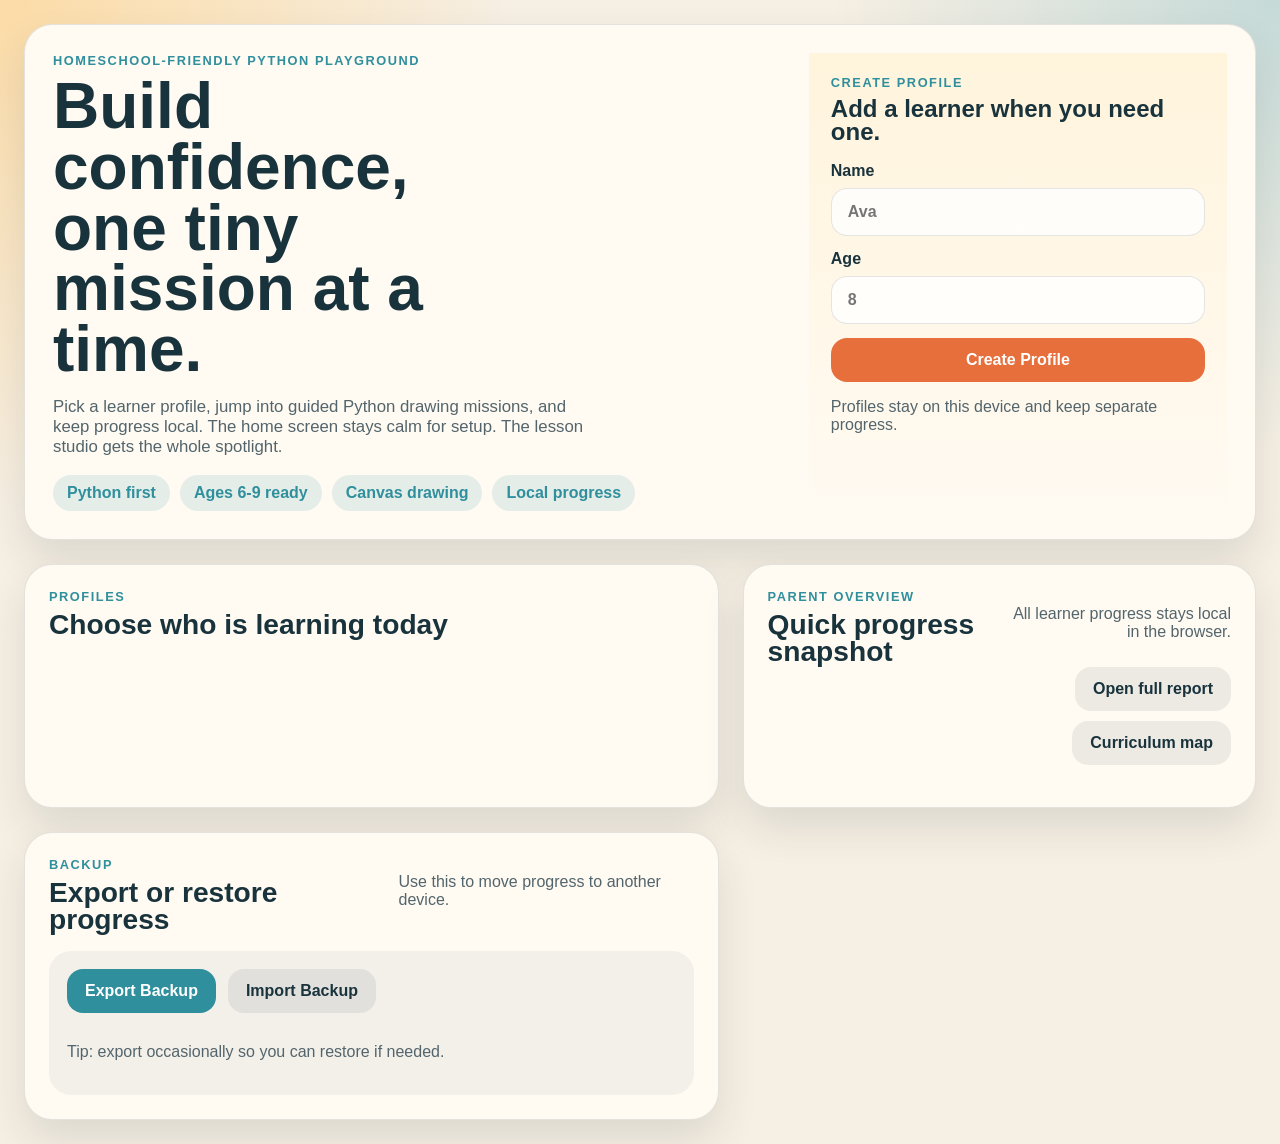
==== app/curriculum.html @ d0a7e32a "Add teacher-gated curriculum map page" ====
<!DOCTYPE html>
<html lang="en">
  <head>
    <meta charset="UTF-8" />
    <meta name="viewport" content="width=device-width, initial-scale=1.0" />
    <title>Homeschool Coders Curriculum</title>
    <link rel="preconnect" href="https://fonts.googleapis.com" />
    <link rel="preconnect" href="https://fonts.gstatic.com" crossorigin />
    <link
      href="https://fonts.googleapis.com/css2?family=Baloo+2:wght@500;700&family=Atkinson+Hyperlegible:wght@400;700&display=swap"
      rel="stylesheet"
    />
    <link rel="stylesheet" href="./curriculum.css" />
    <script type="module" src="./curriculumPage.js"></script>
  </head>
  <body class="teacher-locked">
    <div class="curriculum-shell">
      <header class="curriculum-topbar">
        <div class="topbar-left">
          <a class="ghost-link" href="./index.html">Back Home</a>
          <a class="ghost-link" href="./report.html">Back to Report</a>
          <div>
            <p class="eyebrow">Teacher View</p>
            <h1>Curriculum Map</h1>
          </div>
        </div>
        <div class="topbar-right">
          <label class="profile-picker">
            <span>Learner</span>
            <select id="curriculum-profile-select"></select>
          </label>
          <div class="track-switcher" role="tablist" aria-label="Track chooser">
            <button id="track-kids" class="track-button" type="button">Kids Track</button>
            <button id="track-explorer" class="track-button" type="button">Explorer Track</button>
          </div>
          <button id="unlock-teacher" class="secondary-button" type="button">Unlock</button>
        </div>
      </header>

      <section class="summary-row">
        <article class="summary-card">
          <p class="eyebrow">Snapshot</p>
          <h2 id="summary-learner">Learner</h2>
          <p id="summary-track" class="meta"></p>
          <p id="summary-progress" class="meta"></p>
        </article>
        <article class="summary-card">
          <p class="eyebrow">How To Use</p>
          <h2>Teach With Units</h2>
          <p class="meta">
            Units group lessons into a sequence you can follow week-to-week. Click a lesson to open it in the Studio.
          </p>
        </article>
      </section>

      <main id="unit-list" class="unit-list"></main>
    </div>
  </body>
</html>
---- app/curriculum.css ----
:root {
  --bg: #f6efe3;
  --panel: #fffaf2;
  --panel-strong: #fff4dc;
  --ink: #19333d;
  --muted: #53656c;
  --line: rgba(25, 51, 61, 0.12);
  --orange: #e76f3c;
  --teal: #2f8f9d;
  --blue: #457bff;
  --green: #4e9f69;
  --shadow: 0 20px 40px rgba(42, 57, 65, 0.12);
}

* {
  box-sizing: border-box;
}

body {
  margin: 0;
  min-height: 100vh;
  font-family: "Atkinson Hyperlegible", sans-serif;
  color: var(--ink);
  background:
    radial-gradient(circle at top left, rgba(255, 209, 134, 0.65), transparent 30%),
    radial-gradient(circle at bottom right, rgba(95, 174, 193, 0.26), transparent 26%),
    var(--bg);
}

button,
select {
  font: inherit;
}

.curriculum-shell {
  width: 100%;
  padding: 18px;
  display: grid;
  gap: 18px;
}

.curriculum-topbar,
.summary-card,
.unit-card {
  border: 1px solid var(--line);
  border-radius: 28px;
  background: var(--panel);
  box-shadow: var(--shadow);
}

.curriculum-topbar {
  padding: 18px 20px;
  display: flex;
  justify-content: space-between;
  align-items: center;
  gap: 16px;
}

.topbar-left,
.topbar-right {
  display: flex;
  align-items: center;
  gap: 14px;
  flex-wrap: wrap;
}

.ghost-link {
  color: var(--ink);
  text-decoration: none;
  font-weight: 700;
  padding: 11px 14px;
  border-radius: 14px;
  background: rgba(25, 51, 61, 0.08);
}

.secondary-button {
  border: none;
  border-radius: 16px;
  padding: 12px 16px;
  cursor: pointer;
  font-weight: 800;
  background: var(--teal);
  color: white;
}

.eyebrow {
  margin: 0 0 6px;
  text-transform: uppercase;
  letter-spacing: 0.12em;
  font-size: 0.78rem;
  color: var(--teal);
  font-weight: 700;
}

h1,
h2,
p {
  margin: 0;
}

h1,
h2 {
  font-family: "Baloo 2", sans-serif;
  line-height: 1;
}

.profile-picker {
  display: grid;
  gap: 6px;
  font-weight: 800;
}

.profile-picker select {
  min-width: 240px;
  border: 1px solid var(--line);
  border-radius: 16px;
  background: white;
  padding: 12px 14px;
}

.track-switcher {
  display: inline-flex;
  gap: 8px;
  background: rgba(25, 51, 61, 0.06);
  padding: 6px;
  border-radius: 18px;
}

.track-button {
  cursor: pointer;
  padding: 12px 15px;
  font-weight: 800;
  border: none;
  border-radius: 16px;
}

.track-button.active {
  background: var(--orange);
  color: white;
}

.track-button:not(.active) {
  background: rgba(25, 51, 61, 0.08);
  color: var(--ink);
}

.summary-row {
  display: grid;
  grid-template-columns: repeat(2, minmax(0, 1fr));
  gap: 18px;
}

.summary-card {
  padding: 20px;
  background: linear-gradient(180deg, var(--panel-strong), var(--panel));
}

.meta {
  margin-top: 10px;
  color: var(--muted);
  font-weight: 800;
  max-width: 62ch;
}

.unit-list {
  display: grid;
  gap: 18px;
}

.unit-card {
  padding: 20px;
}

.unit-head {
  display: flex;
  align-items: flex-start;
  justify-content: space-between;
  gap: 12px;
  flex-wrap: wrap;
  margin-bottom: 14px;
}

.unit-progress {
  color: var(--muted);
  font-weight: 800;
}

.lesson-grid {
  display: grid;
  grid-template-columns: repeat(auto-fit, minmax(260px, 1fr));
  gap: 12px;
}

.lesson-card {
  border: 1px solid rgba(25, 51, 61, 0.12);
  border-radius: 22px;
  padding: 14px;
  background: rgba(255, 255, 255, 0.78);
  display: grid;
  gap: 8px;
  text-align: left;
  cursor: pointer;
}

.lesson-card strong {
  font-family: "Baloo 2", sans-serif;
  font-size: 1.25rem;
}

.lesson-card span {
  color: var(--muted);
  font-weight: 700;
}

.pill {
  display: inline-flex;
  align-items: center;
  justify-content: center;
  width: fit-content;
  border-radius: 999px;
  padding: 8px 12px;
  font-weight: 900;
}

.pill.done {
  background: rgba(78, 159, 105, 0.14);
  color: var(--green);
}

.pill.todo {
  background: rgba(69, 123, 255, 0.12);
  color: var(--blue);
}

.teacher-locked .unit-list {
  opacity: 0.45;
  filter: blur(1px);
  pointer-events: none;
}

.teacher-locked .summary-row {
  opacity: 0.85;
}

@media (max-width: 980px) {
  .summary-row {
    grid-template-columns: 1fr;
  }

  .profile-picker select {
    min-width: 200px;
  }
}
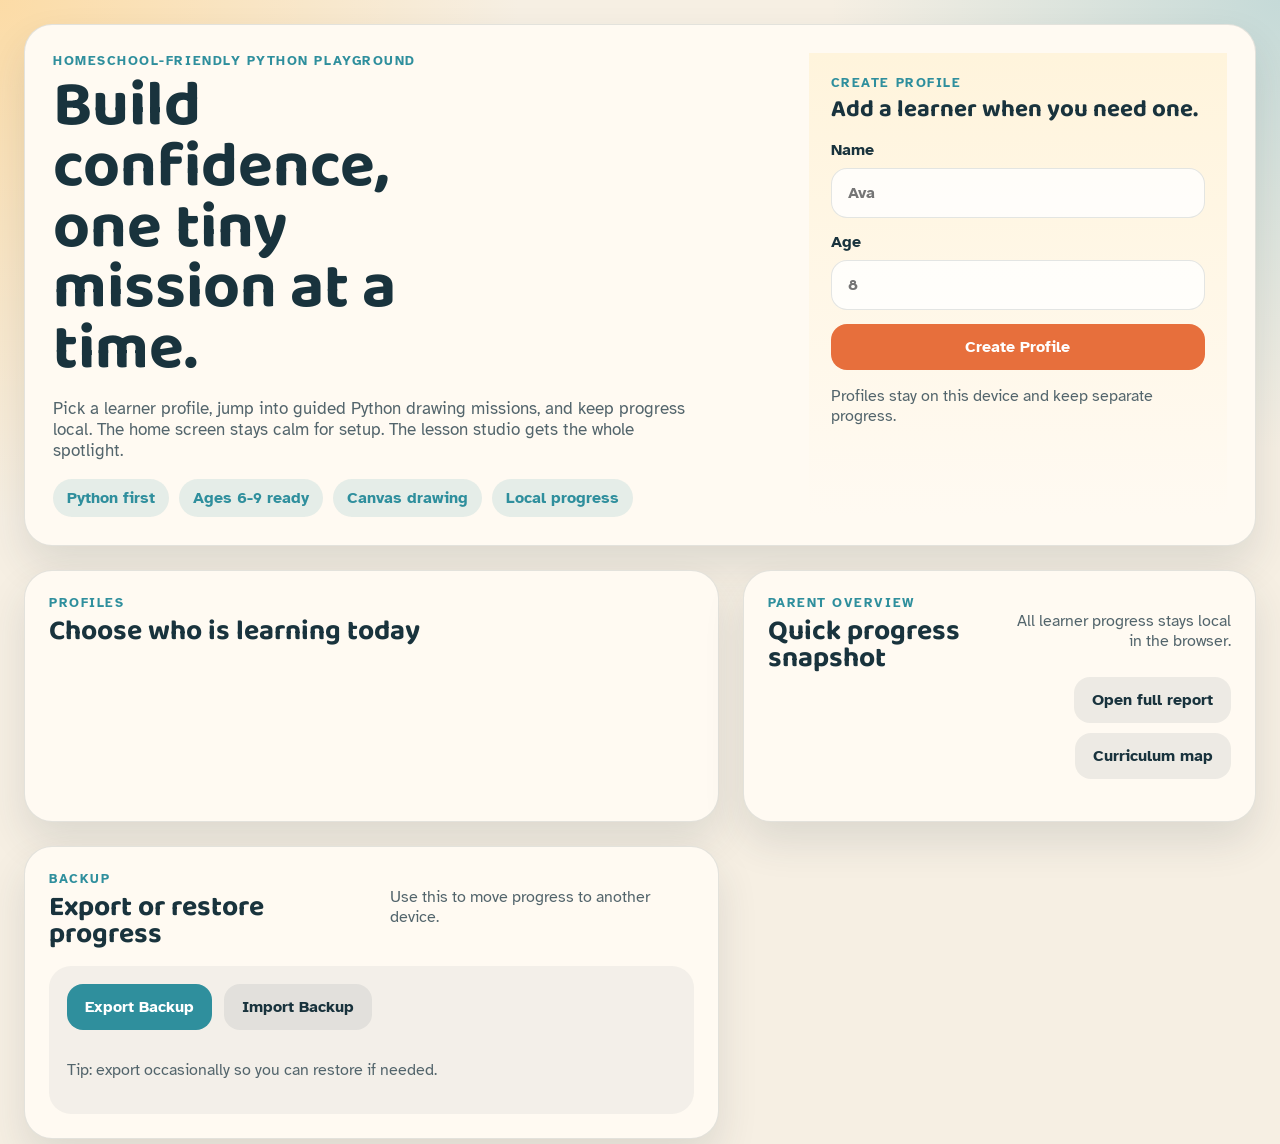
==== commit 8da16d6c: "Add lock-session buttons for teacher mode" ====
--- a/app/curriculum.html
+++ b/app/curriculum.html
@@ -34,6 +34,7 @@
             <button id="track-explorer" class="track-button" type="button">Explorer Track</button>
           </div>
           <button id="unlock-teacher" class="secondary-button" type="button">Unlock</button>
+          <button id="lock-session" class="ghost-link" type="button" hidden>Lock session</button>
         </div>
       </header>
 
@@ -57,4 +58,3 @@
     </div>
   </body>
 </html>
-
--- a/app/curriculum.css
+++ b/app/curriculum.css
@@ -180,6 +180,12 @@
   margin-bottom: 14px;
 }
 
+.unit-actions {
+  display: flex;
+  gap: 10px;
+  flex-wrap: wrap;
+}
+
 .unit-progress {
   color: var(--muted);
   font-weight: 800;
@@ -251,4 +257,3 @@
     min-width: 200px;
   }
 }
-
